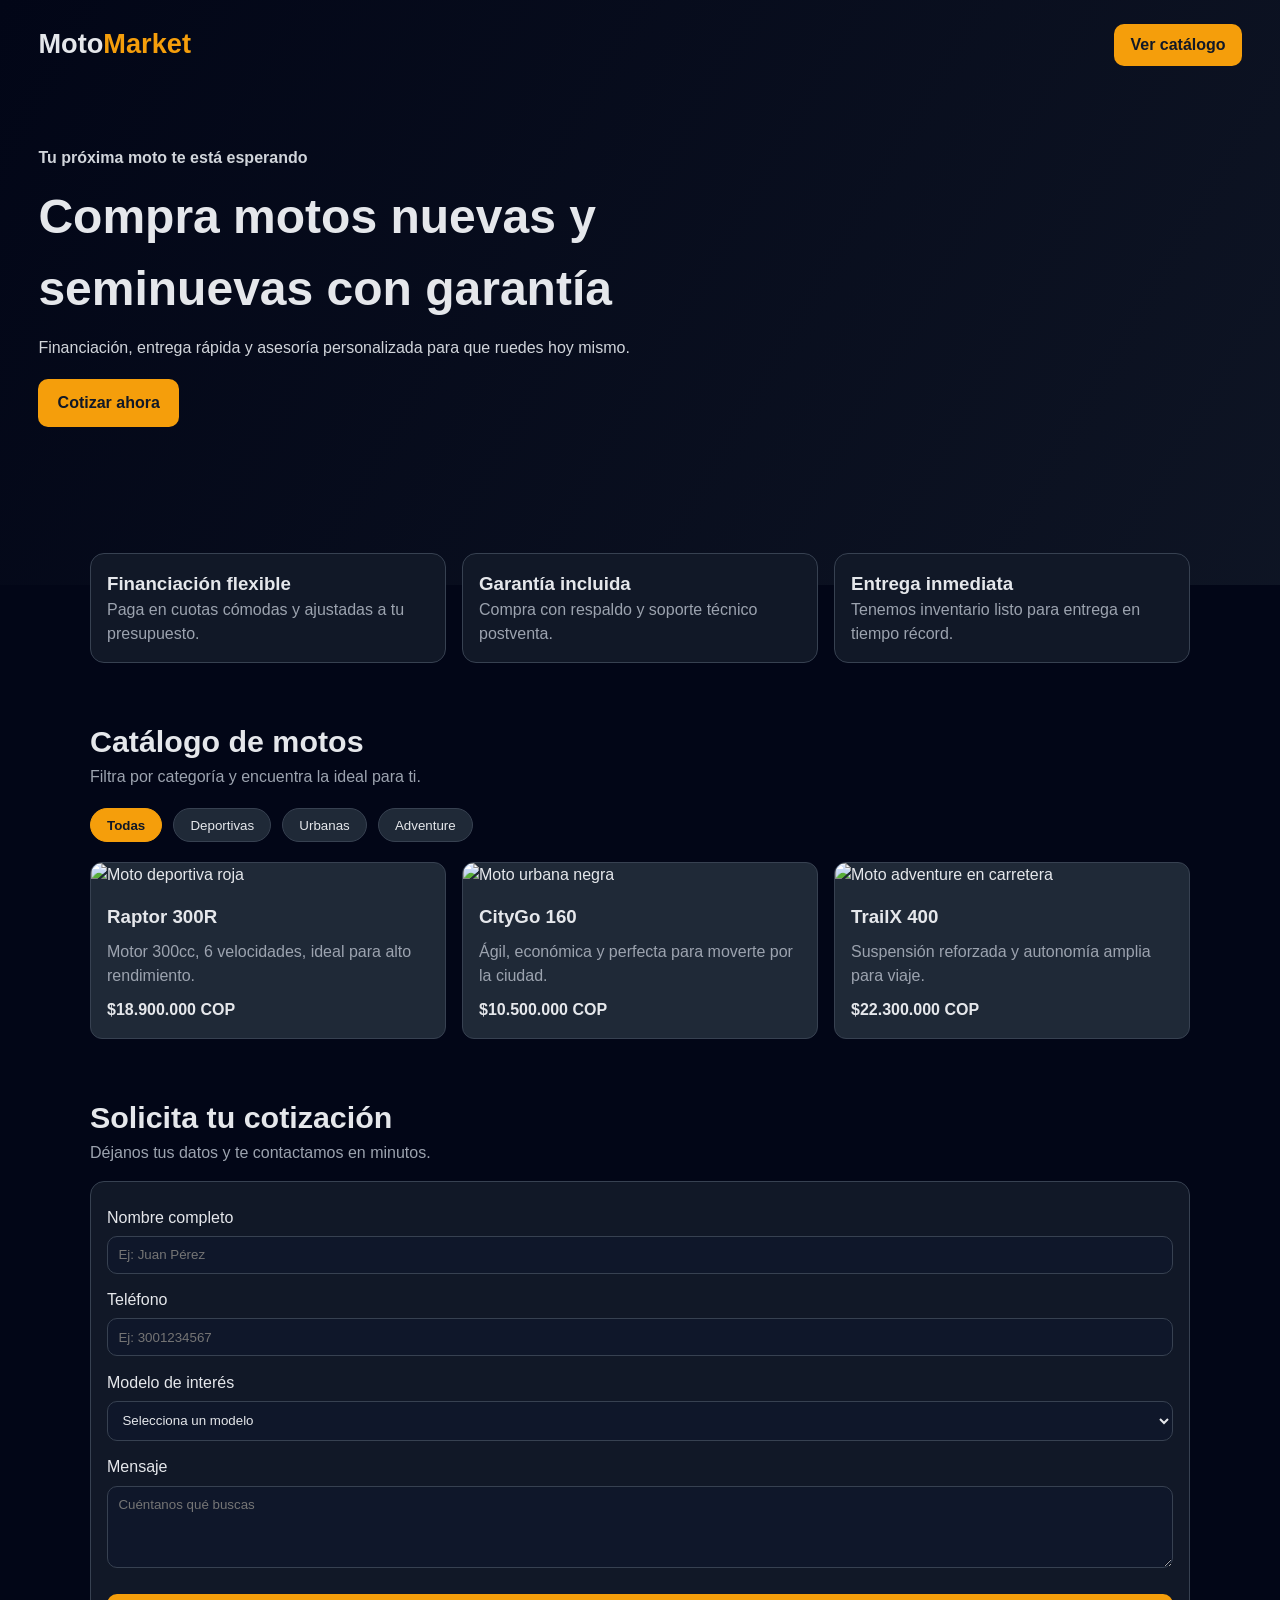
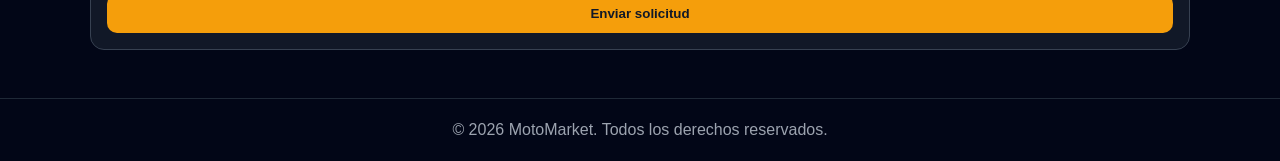
==== Ejercicios/semana7/practica_ia/index.html @ 442604f5 "Auto-commit: Tue Sep 29 15:05:05 HPS 2026" ====
<!DOCTYPE html>
<html lang="es">
<head>
  <meta charset="UTF-8">
  <meta name="viewport" content="width=device-width, initial-scale=1.0">
  <title>MotoMarket | Venta de Motos</title>
  <meta name="description" content="Encuentra la moto ideal para ciudad, aventura o trabajo al mejor precio.">
  <link rel="stylesheet" href="styles.css">
</head>
<body>
  <header class="hero">
    <nav class="nav">
      <h1 class="logo">Moto<span>Market</span></h1>
      <a href="#catalogo" class="btn btn-small">Ver catálogo</a>
    </nav>
    <section class="hero-content">
      <p class="tag">Tu próxima moto te está esperando</p>
      <h2>Compra motos nuevas y seminuevas con garantía</h2>
      <p>Financiación, entrega rápida y asesoría personalizada para que ruedes hoy mismo.</p>
      <a href="#contacto" class="btn">Cotizar ahora</a>
    </section>
  </header>

  <main>
    <section class="benefits">
      <article>
        <h3>Financiación flexible</h3>
        <p>Paga en cuotas cómodas y ajustadas a tu presupuesto.</p>
      </article>
      <article>
        <h3>Garantía incluida</h3>
        <p>Compra con respaldo y soporte técnico postventa.</p>
      </article>
      <article>
        <h3>Entrega inmediata</h3>
        <p>Tenemos inventario listo para entrega en tiempo récord.</p>
      </article>
    </section>

    <section id="catalogo" class="catalog">
      <div class="section-title">
        <h2>Catálogo de motos</h2>
        <p>Filtra por categoría y encuentra la ideal para ti.</p>
      </div>

      <div class="filters">
        <button class="filter-btn active" data-filter="todas">Todas</button>
        <button class="filter-btn" data-filter="deportiva">Deportivas</button>
        <button class="filter-btn" data-filter="urbana">Urbanas</button>
        <button class="filter-btn" data-filter="adventure">Adventure</button>
      </div>

      <div class="cards">
        <article class="card" data-category="deportiva">
          <img src="https://images.unsplash.com/photo-1558981806-ec527fa84c39?auto=format&fit=crop&w=900&q=80" alt="Moto deportiva roja">
          <div class="card-body">
            <h3>Raptor 300R</h3>
            <p>Motor 300cc, 6 velocidades, ideal para alto rendimiento.</p>
            <strong>$18.900.000 COP</strong>
          </div>
        </article>

        <article class="card" data-category="urbana">
          <img src="https://images.unsplash.com/photo-1511994298241-608e28f14fde?auto=format&fit=crop&w=900&q=80" alt="Moto urbana negra">
          <div class="card-body">
            <h3>CityGo 160</h3>
            <p>Ágil, económica y perfecta para moverte por la ciudad.</p>
            <strong>$10.500.000 COP</strong>
          </div>
        </article>

        <article class="card" data-category="adventure">
          <img src="https://images.unsplash.com/photo-1524592714635-d77511a4834b?auto=format&fit=crop&w=900&q=80" alt="Moto adventure en carretera">
          <div class="card-body">
            <h3>TrailX 400</h3>
            <p>Suspensión reforzada y autonomía amplia para viaje.</p>
            <strong>$22.300.000 COP</strong>
          </div>
        </article>
      </div>
    </section>

    <section id="contacto" class="contact">
      <div class="section-title">
        <h2>Solicita tu cotización</h2>
        <p>Déjanos tus datos y te contactamos en minutos.</p>
      </div>

      <form id="quoteForm" class="form">
        <label for="name">Nombre completo</label>
        <input id="name" name="name" type="text" placeholder="Ej: Juan Pérez" required>

        <label for="phone">Teléfono</label>
        <input id="phone" name="phone" type="tel" placeholder="Ej: 3001234567" required>

        <label for="model">Modelo de interés</label>
        <select id="model" name="model" required>
          <option value="">Selecciona un modelo</option>
          <option value="Raptor 300R">Raptor 300R</option>
          <option value="CityGo 160">CityGo 160</option>
          <option value="TrailX 400">TrailX 400</option>
        </select>

        <label for="message">Mensaje</label>
        <textarea id="message" name="message" rows="4" placeholder="Cuéntanos qué buscas"></textarea>

        <button type="submit" class="btn">Enviar solicitud</button>
      </form>
      <p id="formMessage" class="form-message" aria-live="polite"></p>
    </section>
  </main>

  <footer class="footer">
    <p>© 2026 MotoMarket. Todos los derechos reservados.</p>
  </footer>

  <script src="script.js"></script>
</body>
</html>
---- Ejercicios/semana7/practica_ia/styles.css ----
:root {
  --bg: #0f172a;
  --surface: #111827;
  --card: #1f2937;
  --text: #e5e7eb;
  --muted: #9ca3af;
  --primary: #f59e0b;
  --primary-dark: #d97706;
}

* {
  margin: 0;
  padding: 0;
  box-sizing: border-box;
  font-family: Arial, Helvetica, sans-serif;
}

body {
  background: #020617;
  color: var(--text);
  line-height: 1.5;
}

.hero {
  min-height: 65vh;
  background: linear-gradient(120deg, rgba(2, 6, 23, 0.9), rgba(17, 24, 39, 0.8)),
    url("https://images.unsplash.com/photo-1558981285-6f0c94958bb6?auto=format&fit=crop&w=1400&q=80")
      center/cover no-repeat;
  padding: 1.5rem clamp(1rem, 3vw, 3rem) 4rem;
}

.nav {
  display: flex;
  justify-content: space-between;
  align-items: center;
}

.logo {
  font-size: 1.7rem;
}

.logo span {
  color: var(--primary);
}

.hero-content {
  max-width: 650px;
  margin-top: 5rem;
}

.tag {
  color: var(--primary);
  font-weight: bold;
}

.hero-content h2 {
  font-size: clamp(1.8rem, 4vw, 3rem);
  margin: 0.7rem 0;
}

.hero-content p {
  color: #d1d5db;
}

.btn {
  display: inline-block;
  background: var(--primary);
  color: #111827;
  text-decoration: none;
  font-weight: bold;
  border: none;
  cursor: pointer;
  margin-top: 1.2rem;
  border-radius: 10px;
  padding: 0.75rem 1.2rem;
  transition: background 0.2s ease;
}

.btn:hover {
  background: var(--primary-dark);
}

.btn-small {
  margin-top: 0;
  padding: 0.55rem 1rem;
}

main {
  width: min(1100px, 92%);
  margin: 0 auto;
}

.benefits {
  display: grid;
  gap: 1rem;
  grid-template-columns: repeat(auto-fit, minmax(220px, 1fr));
  margin-top: -2rem;
}

.benefits article {
  background: var(--surface);
  border: 1px solid #374151;
  border-radius: 14px;
  padding: 1rem;
}

.benefits p {
  color: var(--muted);
}

.catalog,
.contact {
  margin-top: 3.5rem;
}

.section-title h2 {
  font-size: 1.9rem;
}

.section-title p {
  color: var(--muted);
}

.filters {
  display: flex;
  gap: 0.7rem;
  flex-wrap: wrap;
  margin: 1.2rem 0;
}

.filter-btn {
  background: #1f2937;
  color: var(--text);
  border: 1px solid #374151;
  border-radius: 999px;
  padding: 0.55rem 1rem;
  cursor: pointer;
}

.filter-btn.active {
  background: var(--primary);
  color: #111827;
  border-color: var(--primary);
  font-weight: bold;
}

.cards {
  display: grid;
  gap: 1rem;
  grid-template-columns: repeat(auto-fit, minmax(250px, 1fr));
}

.card {
  background: var(--card);
  border-radius: 12px;
  overflow: hidden;
  border: 1px solid #374151;
}

.card img {
  width: 100%;
  height: 180px;
  object-fit: cover;
}

.card-body {
  padding: 1rem;
}

.card-body p {
  color: var(--muted);
  margin: 0.6rem 0;
}

.form {
  margin-top: 1rem;
  background: var(--surface);
  border: 1px solid #374151;
  border-radius: 14px;
  padding: 1rem;
  display: grid;
  gap: 0.4rem;
}

label {
  margin-top: 0.5rem;
}

input,
select,
textarea {
  width: 100%;
  background: #0f172a;
  border: 1px solid #374151;
  border-radius: 10px;
  color: var(--text);
  padding: 0.65rem;
}

input:focus,
select:focus,
textarea:focus {
  outline: 2px solid var(--primary);
  border-color: transparent;
}

.form-message {
  margin-top: 0.8rem;
  font-weight: bold;
  color: #86efac;
}

.footer {
  text-align: center;
  margin-top: 3rem;
  padding: 1.2rem;
  border-top: 1px solid #1f2937;
  color: var(--muted);
}
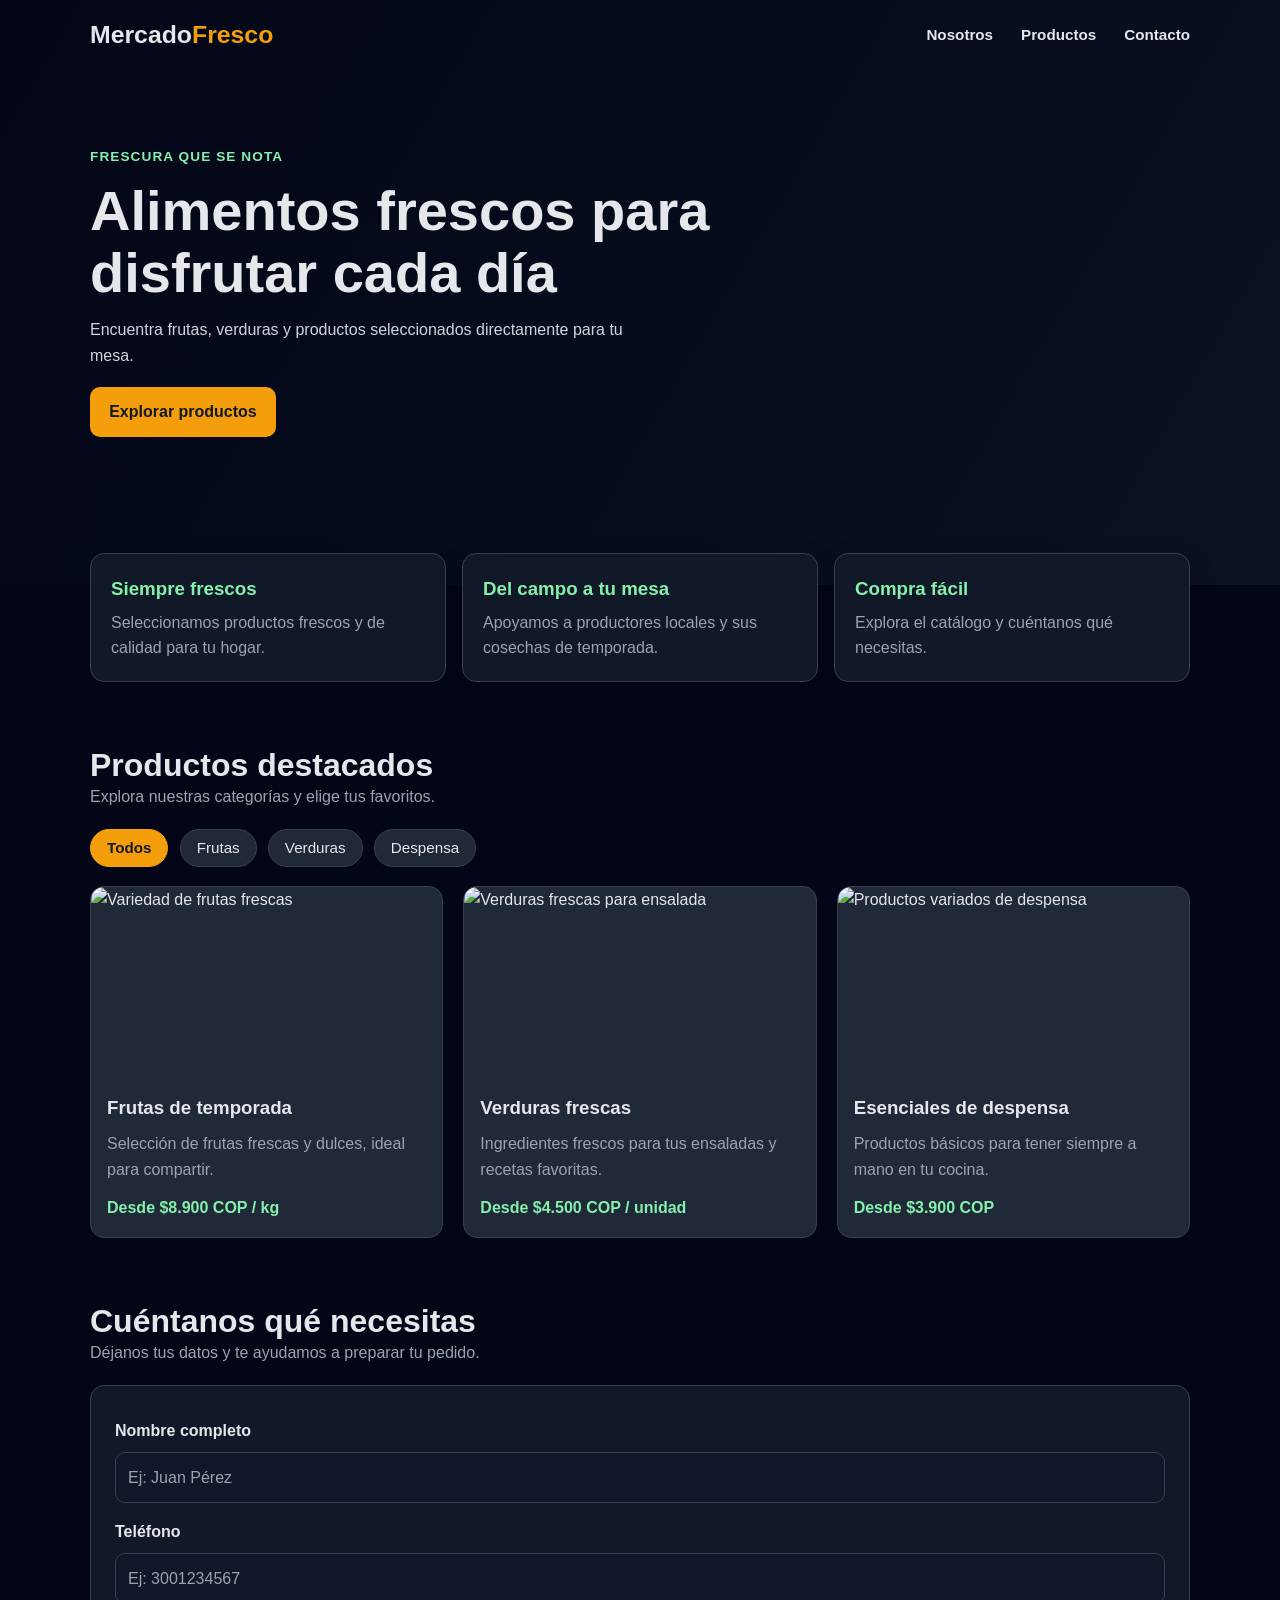
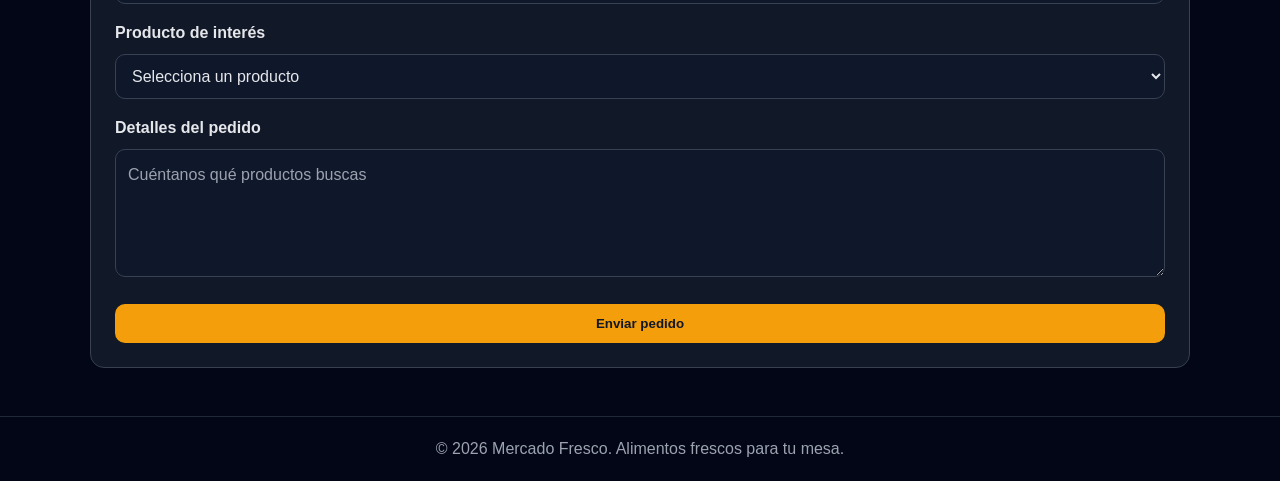
==== commit e0920dbb: "Adapt catalog page to fresh foods Co-authored-by: copilot-swe-agent[bot] <198982749+Copilot@users.no" ====
--- a/Ejercicios/semana7/practica_ia/index.html
+++ b/Ejercicios/semana7/practica_ia/index.html
@@ -3,78 +3,82 @@
 <head>
   <meta charset="UTF-8">
   <meta name="viewport" content="width=device-width, initial-scale=1.0">
-  <title>MotoMarket | Venta de Motos</title>
-  <meta name="description" content="Encuentra la moto ideal para ciudad, aventura o trabajo al mejor precio.">
+  <title>Mercado Fresco | Alimentos de calidad</title>
+  <meta name="description" content="Compra frutas, verduras y productos frescos seleccionados para tu hogar.">
   <link rel="stylesheet" href="styles.css">
 </head>
 <body>
-  <header class="hero">
-    <nav class="nav">
-      <h1 class="logo">Moto<span>Market</span></h1>
-      <a href="#catalogo" class="btn btn-small">Ver catálogo</a>
+  <header class="hero" id="inicio">
+    <nav class="nav" aria-label="Navegación principal">
+      <h1 class="logo">Mercado<span>Fresco</span></h1>
+      <div class="nav-links">
+        <a href="#beneficios">Nosotros</a>
+        <a href="#catalogo">Productos</a>
+        <a href="#contacto">Contacto</a>
+      </div>
     </nav>
     <section class="hero-content">
-      <p class="tag">Tu próxima moto te está esperando</p>
-      <h2>Compra motos nuevas y seminuevas con garantía</h2>
-      <p>Financiación, entrega rápida y asesoría personalizada para que ruedes hoy mismo.</p>
-      <a href="#contacto" class="btn">Cotizar ahora</a>
+      <p class="tag">Frescura que se nota</p>
+      <h2>Alimentos frescos para disfrutar cada día</h2>
+      <p>Encuentra frutas, verduras y productos seleccionados directamente para tu mesa.</p>
+      <a href="#catalogo" class="btn">Explorar productos</a>
     </section>
   </header>
 
   <main>
-    <section class="benefits">
+    <section class="benefits" id="beneficios" aria-label="Beneficios de Mercado Fresco">
       <article>
-        <h3>Financiación flexible</h3>
-        <p>Paga en cuotas cómodas y ajustadas a tu presupuesto.</p>
+        <h3>Siempre frescos</h3>
+        <p>Seleccionamos productos frescos y de calidad para tu hogar.</p>
       </article>
       <article>
-        <h3>Garantía incluida</h3>
-        <p>Compra con respaldo y soporte técnico postventa.</p>
+        <h3>Del campo a tu mesa</h3>
+        <p>Apoyamos a productores locales y sus cosechas de temporada.</p>
       </article>
       <article>
-        <h3>Entrega inmediata</h3>
-        <p>Tenemos inventario listo para entrega en tiempo récord.</p>
+        <h3>Compra fácil</h3>
+        <p>Explora el catálogo y cuéntanos qué necesitas.</p>
       </article>
     </section>
 
     <section id="catalogo" class="catalog">
       <div class="section-title">
-        <h2>Catálogo de motos</h2>
-        <p>Filtra por categoría y encuentra la ideal para ti.</p>
+        <h2>Productos destacados</h2>
+        <p>Explora nuestras categorías y elige tus favoritos.</p>
       </div>
 
       <div class="filters">
-        <button class="filter-btn active" data-filter="todas">Todas</button>
-        <button class="filter-btn" data-filter="deportiva">Deportivas</button>
-        <button class="filter-btn" data-filter="urbana">Urbanas</button>
-        <button class="filter-btn" data-filter="adventure">Adventure</button>
+        <button class="filter-btn active" data-filter="todas" aria-pressed="true">Todos</button>
+        <button class="filter-btn" data-filter="frutas" aria-pressed="false">Frutas</button>
+        <button class="filter-btn" data-filter="verduras" aria-pressed="false">Verduras</button>
+        <button class="filter-btn" data-filter="despensa" aria-pressed="false">Despensa</button>
       </div>
 
       <div class="cards">
-        <article class="card" data-category="deportiva">
-          <img src="https://images.unsplash.com/photo-1558981806-ec527fa84c39?auto=format&fit=crop&w=900&q=80" alt="Moto deportiva roja">
+        <article class="card" data-category="frutas">
+          <img src="https://images.unsplash.com/photo-1619566636858-adf3ef46400b?auto=format&fit=crop&w=900&q=80" alt="Variedad de frutas frescas">
           <div class="card-body">
-            <h3>Raptor 300R</h3>
-            <p>Motor 300cc, 6 velocidades, ideal para alto rendimiento.</p>
-            <strong>$18.900.000 COP</strong>
+            <h3>Frutas de temporada</h3>
+            <p>Selección de frutas frescas y dulces, ideal para compartir.</p>
+            <strong>Desde $8.900 COP / kg</strong>
           </div>
         </article>
 
-        <article class="card" data-category="urbana">
-          <img src="https://images.unsplash.com/photo-1511994298241-608e28f14fde?auto=format&fit=crop&w=900&q=80" alt="Moto urbana negra">
+        <article class="card" data-category="verduras">
+          <img src="https://images.unsplash.com/photo-1540420773420-3366772f4999?auto=format&fit=crop&w=900&q=80" alt="Verduras frescas para ensalada">
           <div class="card-body">
-            <h3>CityGo 160</h3>
-            <p>Ágil, económica y perfecta para moverte por la ciudad.</p>
-            <strong>$10.500.000 COP</strong>
+            <h3>Verduras frescas</h3>
+            <p>Ingredientes frescos para tus ensaladas y recetas favoritas.</p>
+            <strong>Desde $4.500 COP / unidad</strong>
           </div>
         </article>
 
-        <article class="card" data-category="adventure">
-          <img src="https://images.unsplash.com/photo-1524592714635-d77511a4834b?auto=format&fit=crop&w=900&q=80" alt="Moto adventure en carretera">
+        <article class="card" data-category="despensa">
+          <img src="https://images.unsplash.com/photo-1604719312566-8912e9c8a213?auto=format&fit=crop&w=900&q=80" alt="Productos variados de despensa">
           <div class="card-body">
-            <h3>TrailX 400</h3>
-            <p>Suspensión reforzada y autonomía amplia para viaje.</p>
-            <strong>$22.300.000 COP</strong>
+            <h3>Esenciales de despensa</h3>
+            <p>Productos básicos para tener siempre a mano en tu cocina.</p>
+            <strong>Desde $3.900 COP</strong>
           </div>
         </article>
       </div>
@@ -82,8 +86,8 @@
 
     <section id="contacto" class="contact">
       <div class="section-title">
-        <h2>Solicita tu cotización</h2>
-        <p>Déjanos tus datos y te contactamos en minutos.</p>
+        <h2>Cuéntanos qué necesitas</h2>
+        <p>Déjanos tus datos y te ayudamos a preparar tu pedido.</p>
       </div>
 
       <form id="quoteForm" class="form">
@@ -93,25 +97,25 @@
         <label for="phone">Teléfono</label>
         <input id="phone" name="phone" type="tel" placeholder="Ej: 3001234567" required>
 
-        <label for="model">Modelo de interés</label>
+        <label for="model">Producto de interés</label>
         <select id="model" name="model" required>
-          <option value="">Selecciona un modelo</option>
-          <option value="Raptor 300R">Raptor 300R</option>
-          <option value="CityGo 160">CityGo 160</option>
-          <option value="TrailX 400">TrailX 400</option>
+          <option value="">Selecciona un producto</option>
+          <option value="Frutas de temporada">Frutas de temporada</option>
+          <option value="Verduras frescas">Verduras frescas</option>
+          <option value="Esenciales de despensa">Esenciales de despensa</option>
         </select>
 
-        <label for="message">Mensaje</label>
-        <textarea id="message" name="message" rows="4" placeholder="Cuéntanos qué buscas"></textarea>
+        <label for="message">Detalles del pedido</label>
+        <textarea id="message" name="message" rows="4" placeholder="Cuéntanos qué productos buscas"></textarea>
 
-        <button type="submit" class="btn">Enviar solicitud</button>
+        <button type="submit" class="btn">Enviar pedido</button>
       </form>
       <p id="formMessage" class="form-message" aria-live="polite"></p>
     </section>
   </main>
 
   <footer class="footer">
-    <p>© 2026 MotoMarket. Todos los derechos reservados.</p>
+    <p>© 2026 Mercado Fresco. Alimentos frescos para tu mesa.</p>
   </footer>
 
   <script src="script.js"></script>
--- a/Ejercicios/semana7/practica_ia/styles.css
+++ b/Ejercicios/semana7/practica_ia/styles.css
@@ -6,59 +6,105 @@
   --muted: #9ca3af;
   --primary: #f59e0b;
   --primary-dark: #d97706;
+  --fresh: #86efac;
+  --border: #374151;
+  --content-width: 1100px;
 }
 
 * {
   margin: 0;
   padding: 0;
   box-sizing: border-box;
-  font-family: Arial, Helvetica, sans-serif;
+}
+
+html {
+  scroll-behavior: smooth;
+  scroll-padding-top: 5rem;
 }
 
 body {
   background: #020617;
   color: var(--text);
-  line-height: 1.5;
+  font-family: Arial, Helvetica, sans-serif;
+  line-height: 1.6;
+}
+
+a {
+  color: inherit;
 }
 
 .hero {
   min-height: 65vh;
-  background: linear-gradient(120deg, rgba(2, 6, 23, 0.9), rgba(17, 24, 39, 0.8)),
-    url("https://images.unsplash.com/photo-1558981285-6f0c94958bb6?auto=format&fit=crop&w=1400&q=80")
+  background:
+    linear-gradient(120deg, rgba(2, 6, 23, 0.88), rgba(17, 24, 39, 0.65)),
+    url("https://images.unsplash.com/photo-1542838132-92c53300491e?auto=format&fit=crop&w=1600&q=85")
       center/cover no-repeat;
-  padding: 1.5rem clamp(1rem, 3vw, 3rem) 4rem;
+  padding: 1.25rem clamp(1rem, 5vw, 4rem) 4rem;
 }
 
 .nav {
+  width: min(100%, var(--content-width));
+  margin: 0 auto;
   display: flex;
   justify-content: space-between;
   align-items: center;
+  gap: 1.5rem;
 }
 
 .logo {
-  font-size: 1.7rem;
+  color: var(--text);
+  font-size: 1.55rem;
+  line-height: 1.2;
+  white-space: nowrap;
 }
 
 .logo span {
   color: var(--primary);
 }
 
+.nav-links {
+  display: flex;
+  align-items: center;
+  justify-content: flex-end;
+  gap: clamp(0.75rem, 2.5vw, 1.75rem);
+}
+
+.nav-links a {
+  color: var(--text);
+  font-size: 0.95rem;
+  font-weight: 600;
+  text-decoration: none;
+  transition: color 0.2s ease;
+}
+
+.nav-links a:hover,
+.nav-links a:focus-visible {
+  color: var(--primary);
+}
+
 .hero-content {
-  max-width: 650px;
-  margin-top: 5rem;
+  width: min(100%, var(--content-width));
+  margin: 6rem auto 0;
+  max-width: var(--content-width);
 }
 
 .tag {
-  color: var(--primary);
-  font-weight: bold;
+  color: var(--fresh);
+  font-size: 0.85rem;
+  font-weight: 700;
+  letter-spacing: 0.08em;
+  text-transform: uppercase;
 }
 
 .hero-content h2 {
-  font-size: clamp(1.8rem, 4vw, 3rem);
-  margin: 0.7rem 0;
-}
-
-.hero-content p {
+  max-width: 680px;
+  font-size: clamp(2rem, 5vw, 3.5rem);
+  line-height: 1.12;
+  margin: 0.75rem 0;
+}
+
+.hero-content p:not(.tag) {
+  max-width: 560px;
   color: #d1d5db;
 }
 
@@ -67,17 +113,18 @@
   background: var(--primary);
   color: #111827;
   text-decoration: none;
-  font-weight: bold;
-  border: none;
+  font-weight: 700;
+  border: 0;
   cursor: pointer;
   margin-top: 1.2rem;
   border-radius: 10px;
   padding: 0.75rem 1.2rem;
-  transition: background 0.2s ease;
+  transition: background 0.2s ease, transform 0.2s ease;
 }
 
 .btn:hover {
   background: var(--primary-dark);
+  transform: translateY(-1px);
 }
 
 .btn-small {
@@ -86,39 +133,48 @@
 }
 
 main {
-  width: min(1100px, 92%);
+  width: min(var(--content-width), 92%);
   margin: 0 auto;
 }
 
 .benefits {
   display: grid;
   gap: 1rem;
-  grid-template-columns: repeat(auto-fit, minmax(220px, 1fr));
+  grid-template-columns: repeat(auto-fit, minmax(min(220px, 100%), 1fr));
   margin-top: -2rem;
 }
 
 .benefits article {
   background: var(--surface);
-  border: 1px solid #374151;
+  border: 1px solid var(--border);
   border-radius: 14px;
-  padding: 1rem;
-}
-
-.benefits p {
+  padding: 1.25rem;
+  box-shadow: 0 12px 30px rgba(0, 0, 0, 0.16);
+}
+
+.benefits h3 {
+  margin-bottom: 0.35rem;
+  color: var(--fresh);
+}
+
+.benefits p,
+.section-title p {
   color: var(--muted);
 }
 
 .catalog,
 .contact {
-  margin-top: 3.5rem;
+  margin-top: 4rem;
+  scroll-margin-top: 2rem;
+}
+
+.section-title {
+  margin-bottom: 1.2rem;
 }
 
 .section-title h2 {
-  font-size: 1.9rem;
-}
-
-.section-title p {
-  color: var(--muted);
+  font-size: clamp(1.6rem, 3vw, 2rem);
+  line-height: 1.2;
 }
 
 .filters {
@@ -129,37 +185,50 @@
 }
 
 .filter-btn {
-  background: #1f2937;
-  color: var(--text);
-  border: 1px solid #374151;
+  background: var(--card);
+  color: var(--text);
+  border: 1px solid var(--border);
   border-radius: 999px;
-  padding: 0.55rem 1rem;
+  padding: 0.6rem 1rem;
   cursor: pointer;
+  font-size: 0.95rem;
+  transition: background 0.2s ease, border-color 0.2s ease, color 0.2s ease;
+}
+
+.filter-btn:hover {
+  border-color: var(--primary);
 }
 
 .filter-btn.active {
   background: var(--primary);
   color: #111827;
   border-color: var(--primary);
-  font-weight: bold;
+  font-weight: 700;
 }
 
 .cards {
   display: grid;
-  gap: 1rem;
-  grid-template-columns: repeat(auto-fit, minmax(250px, 1fr));
+  gap: 1.25rem;
+  grid-template-columns: repeat(auto-fit, minmax(min(250px, 100%), 1fr));
 }
 
 .card {
   background: var(--card);
-  border-radius: 12px;
+  border: 1px solid var(--border);
+  border-radius: 14px;
   overflow: hidden;
-  border: 1px solid #374151;
+  transition: transform 0.2s ease, border-color 0.2s ease;
+}
+
+.card:hover {
+  transform: translateY(-3px);
+  border-color: var(--primary);
 }
 
 .card img {
+  display: block;
   width: 100%;
-  height: 180px;
+  height: 190px;
   object-fit: cover;
 }
 
@@ -169,21 +238,26 @@
 
 .card-body p {
   color: var(--muted);
-  margin: 0.6rem 0;
+  margin: 0.5rem 0 0.8rem;
+}
+
+.card-body strong {
+  color: var(--fresh);
 }
 
 .form {
   margin-top: 1rem;
   background: var(--surface);
-  border: 1px solid #374151;
+  border: 1px solid var(--border);
   border-radius: 14px;
-  padding: 1rem;
+  padding: clamp(1rem, 3vw, 1.5rem);
   display: grid;
-  gap: 0.4rem;
+  gap: 0.5rem;
 }
 
 label {
   margin-top: 0.5rem;
+  font-weight: 600;
 }
 
 input,
@@ -191,29 +265,68 @@
 textarea {
   width: 100%;
   background: #0f172a;
-  border: 1px solid #374151;
+  border: 1px solid var(--border);
   border-radius: 10px;
   color: var(--text);
-  padding: 0.65rem;
-}
-
-input:focus,
-select:focus,
-textarea:focus {
-  outline: 2px solid var(--primary);
-  border-color: transparent;
+  padding: 0.75rem;
+  font: inherit;
+}
+
+textarea {
+  resize: vertical;
+}
+
+input::placeholder,
+textarea::placeholder {
+  color: var(--muted);
 }
 
 .form-message {
   margin-top: 0.8rem;
-  font-weight: bold;
-  color: #86efac;
+  font-weight: 700;
+  color: var(--fresh);
 }
 
 .footer {
   text-align: center;
   margin-top: 3rem;
   padding: 1.2rem;
-  border-top: 1px solid #1f2937;
+  border-top: 1px solid var(--card);
   color: var(--muted);
 }
+
+:focus-visible {
+  outline: 3px solid var(--primary);
+  outline-offset: 3px;
+}
+
+@media (max-width: 600px) {
+  .nav {
+    align-items: flex-start;
+    flex-direction: column;
+    gap: 1rem;
+  }
+
+  .nav-links {
+    width: 100%;
+    justify-content: space-between;
+    gap: 0.6rem;
+  }
+
+  .nav-links a {
+    font-size: 0.85rem;
+  }
+
+  .hero-content {
+    margin-top: 4rem;
+  }
+}
+
+@media (prefers-reduced-motion: reduce) {
+  *,
+  *::before,
+  *::after {
+    scroll-behavior: auto !important;
+    transition-duration: 0.01ms !important;
+  }
+}
